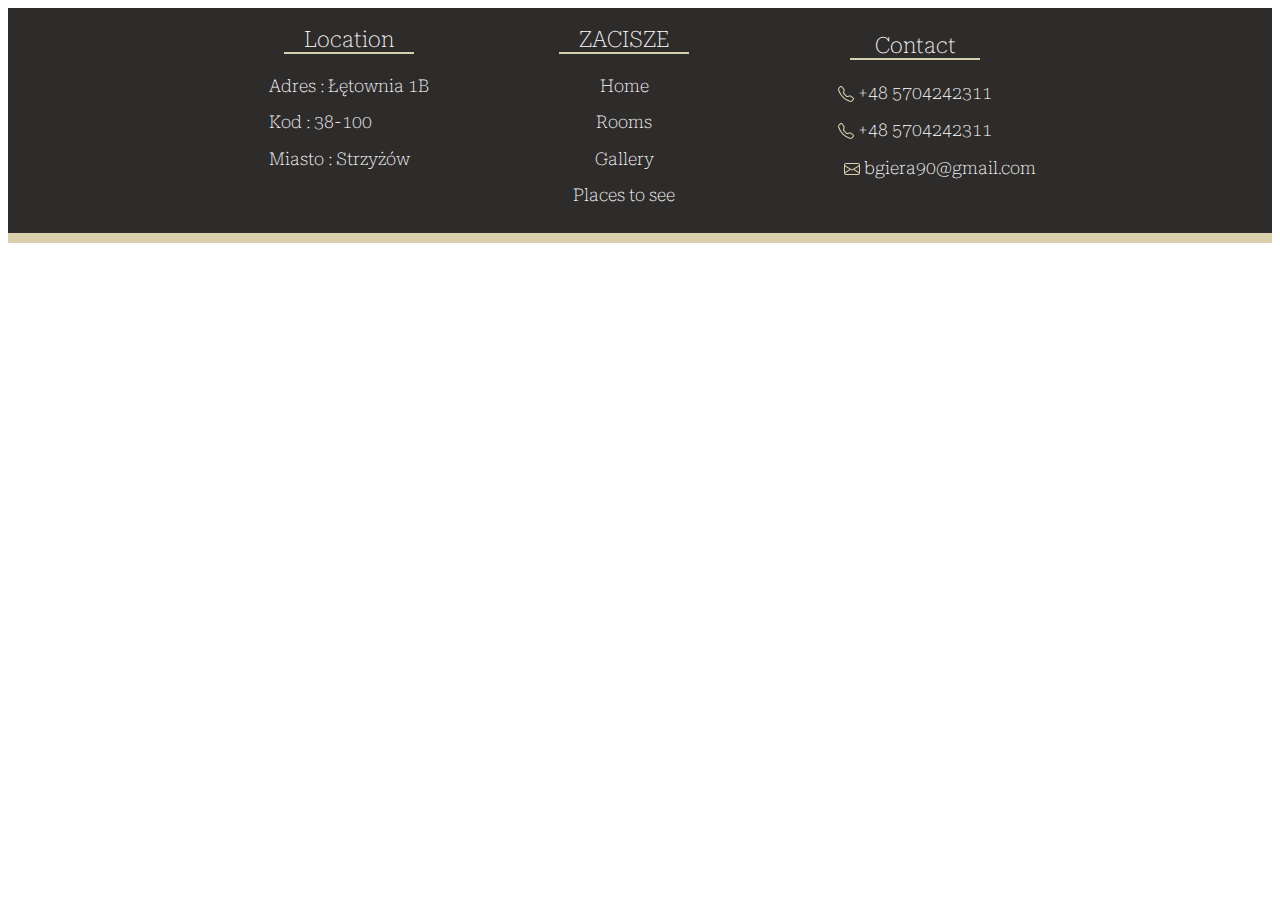
==== test8.html @ f8997a3a "Add files via upload" ====
<!DOCTYPE html>
<html lang="en">
<head>
    <link rel="preconnect" href="https://fonts.googleapis.com">
<link rel="preconnect" href="https://fonts.gstatic.com" crossorigin>
<link href="https://fonts.googleapis.com/css2?family=Bree+Serif&family=Dongle:wght@300;400;700&family=Gideon+Roman&family=Luxurious+Roman&family=Montserrat:wght@500&family=Quicksand:wght@300&family=Roboto+Serif:wght@200&family=Roboto:wght@300&display=swap" rel="stylesheet">  
    <meta charset="UTF-8">
    <meta http-equiv="X-UA-Compatible" content="IE=edge">
    <meta name="viewport" content="width=device-width, initial-scale=1.0">
    <title>Document</title>
    <style>
     .footer{background-color: rgb(46, 43, 43);color: white;text-align: center;font-family: 'Roboto Serif', sans-serif;font-size: 15px;line-height: 0.5cm;}
     .fo{display: inline-block;padding-left: 5%;padding-right: 5%;}
     .tna3{transform: translateY(9px);}
     .rozmazana-kreska{width: 130px;height: 2px;background-color: #D8CFAD; ;transform: translateY(-15px);margin-left: auto;margin-right: auto;}
     a{text-decoration: none;color: white;}
     .jna3 .options{text-align: left;}
     .mailjoj{transform: translateX(25px);}
     .options{transform: translateY(-10px);}
     svg{transform: translateY(3px); color: #D8CFAD;;}
     .footer .tna3 .options .no a:hover{font-weight: 900;}
     .footer .dna3 .options a h3:hover{font-weight: 900;}
     .footer .jna3 .options  h3:hover{font-weight: 900;}
     .footer .jna3 .options  h3{font-weight: 100;}
     
     .nothing{color:rgb(46, 43, 43);}
     .footer .dna3 .options a h3{font-weight: 100;}
     h3 a{font-weight: 100;}
     .footer h2{font-weight: 100;}
     .footer a h2:hover{font-weight: 600;}
     .the-last-war{width: 100%;height: 10px;background-color: #D8CFAD;}
     @media screen and (max-width: 745px) {
         
         .footer .fo{padding-left: 20%;padding-right: 20%;}
     }
    </style>
</head>
<body>
    
<div class="footer">



<div class="jna3 fo">
    <a href=""><h2>Location</h2></a>
    <div class="rozmazana-kreska"></div>
    <div class="options">
    <h3>Adres : Łętownia 1B</h3>
    <h3>Kod : 38-100</h3>
    <h3>Miasto : Strzyżów</h3>
    <h3 class="nothing">.</h3>
    </div>









</div>
<div class="dna3 fo">
    <a href=""><h2>ZACISZE</h2></a>
    <div class="rozmazana-kreska"></div>
    <div class="options">
    <a href=""><h3>Home</h3></a>
    <a href=""><h3>Rooms</h3></a>
    <a href=""><h3>Gallery</h3></a>
    <a href=""><h3>Places to see</h3></a>
    </div>
</div>

<div class="tna3 fo">
    <h2>Contact</h2>
    <div class="rozmazana-kreska"></div>
    <div class="options">
   
    <h3 class="no"><a href="">
         <svg xmlns="http://www.w3.org/2000/svg" width="16" height="16" fill="currentColor" class="bi bi-telephone" viewBox="0 0 16 16">
        <path d="M3.654 1.328a.678.678 0 0 0-1.015-.063L1.605 2.3c-.483.484-.661 1.169-.45 1.77a17.568 17.568 0 0 0 4.168 6.608 17.569 17.569 0 0 0 6.608 4.168c.601.211 1.286.033 1.77-.45l1.034-1.034a.678.678 0 0 0-.063-1.015l-2.307-1.794a.678.678 0 0 0-.58-.122l-2.19.547a1.745 1.745 0 0 1-1.657-.459L5.482 8.062a1.745 1.745 0 0 1-.46-1.657l.548-2.19a.678.678 0 0 0-.122-.58L3.654 1.328zM1.884.511a1.745 1.745 0 0 1 2.612.163L6.29 2.98c.329.423.445.974.315 1.494l-.547 2.19a.678.678 0 0 0 .178.643l2.457 2.457a.678.678 0 0 0 .644.178l2.189-.547a1.745 1.745 0 0 1 1.494.315l2.306 1.794c.829.645.905 1.87.163 2.611l-1.034 1.034c-.74.74-1.846 1.065-2.877.702a18.634 18.634 0 0 1-7.01-4.42 18.634 18.634 0 0 1-4.42-7.009c-.362-1.03-.037-2.137.703-2.877L1.885.511z"/>
      </svg>
       +48 5704242311
    </a></h3>

    <h3 class="no"><a href="">
        <svg xmlns="http://www.w3.org/2000/svg" width="16" height="16" fill="currentColor" class="bi bi-telephone" viewBox="0 0 16 16">
       <path d="M3.654 1.328a.678.678 0 0 0-1.015-.063L1.605 2.3c-.483.484-.661 1.169-.45 1.77a17.568 17.568 0 0 0 4.168 6.608 17.569 17.569 0 0 0 6.608 4.168c.601.211 1.286.033 1.77-.45l1.034-1.034a.678.678 0 0 0-.063-1.015l-2.307-1.794a.678.678 0 0 0-.58-.122l-2.19.547a1.745 1.745 0 0 1-1.657-.459L5.482 8.062a1.745 1.745 0 0 1-.46-1.657l.548-2.19a.678.678 0 0 0-.122-.58L3.654 1.328zM1.884.511a1.745 1.745 0 0 1 2.612.163L6.29 2.98c.329.423.445.974.315 1.494l-.547 2.19a.678.678 0 0 0 .178.643l2.457 2.457a.678.678 0 0 0 .644.178l2.189-.547a1.745 1.745 0 0 1 1.494.315l2.306 1.794c.829.645.905 1.87.163 2.611l-1.034 1.034c-.74.74-1.846 1.065-2.877.702a18.634 18.634 0 0 1-7.01-4.42 18.634 18.634 0 0 1-4.42-7.009c-.362-1.03-.037-2.137.703-2.877L1.885.511z"/>
     </svg>
      +48 5704242311
   </a></h3>

    <h3 class="mailjoj no"><a href="">
        <svg xmlns="http://www.w3.org/2000/svg" width="16" height="16" fill="currentColor" class="bi bi-envelope" viewBox="0 0 16 16">
            <path d="M0 4a2 2 0 0 1 2-2h12a2 2 0 0 1 2 2v8a2 2 0 0 1-2 2H2a2 2 0 0 1-2-2V4Zm2-1a1 1 0 0 0-1 1v.217l7 4.2 7-4.2V4a1 1 0 0 0-1-1H2Zm13 2.383-4.708 2.825L15 11.105V5.383Zm-.034 6.876-5.64-3.471L8 9.583l-1.326-.795-5.64 3.47A1 1 0 0 0 2 13h12a1 1 0 0 0 .966-.741ZM1 11.105l4.708-2.897L1 5.383v5.722Z"/>
          </svg>
         bgiera90@gmail.com
    </a></h3>
    <h3 class="nothing">.</h3>
</div>
</div>

</div>
<div class="the-last-war"></div>
</body>
</html>
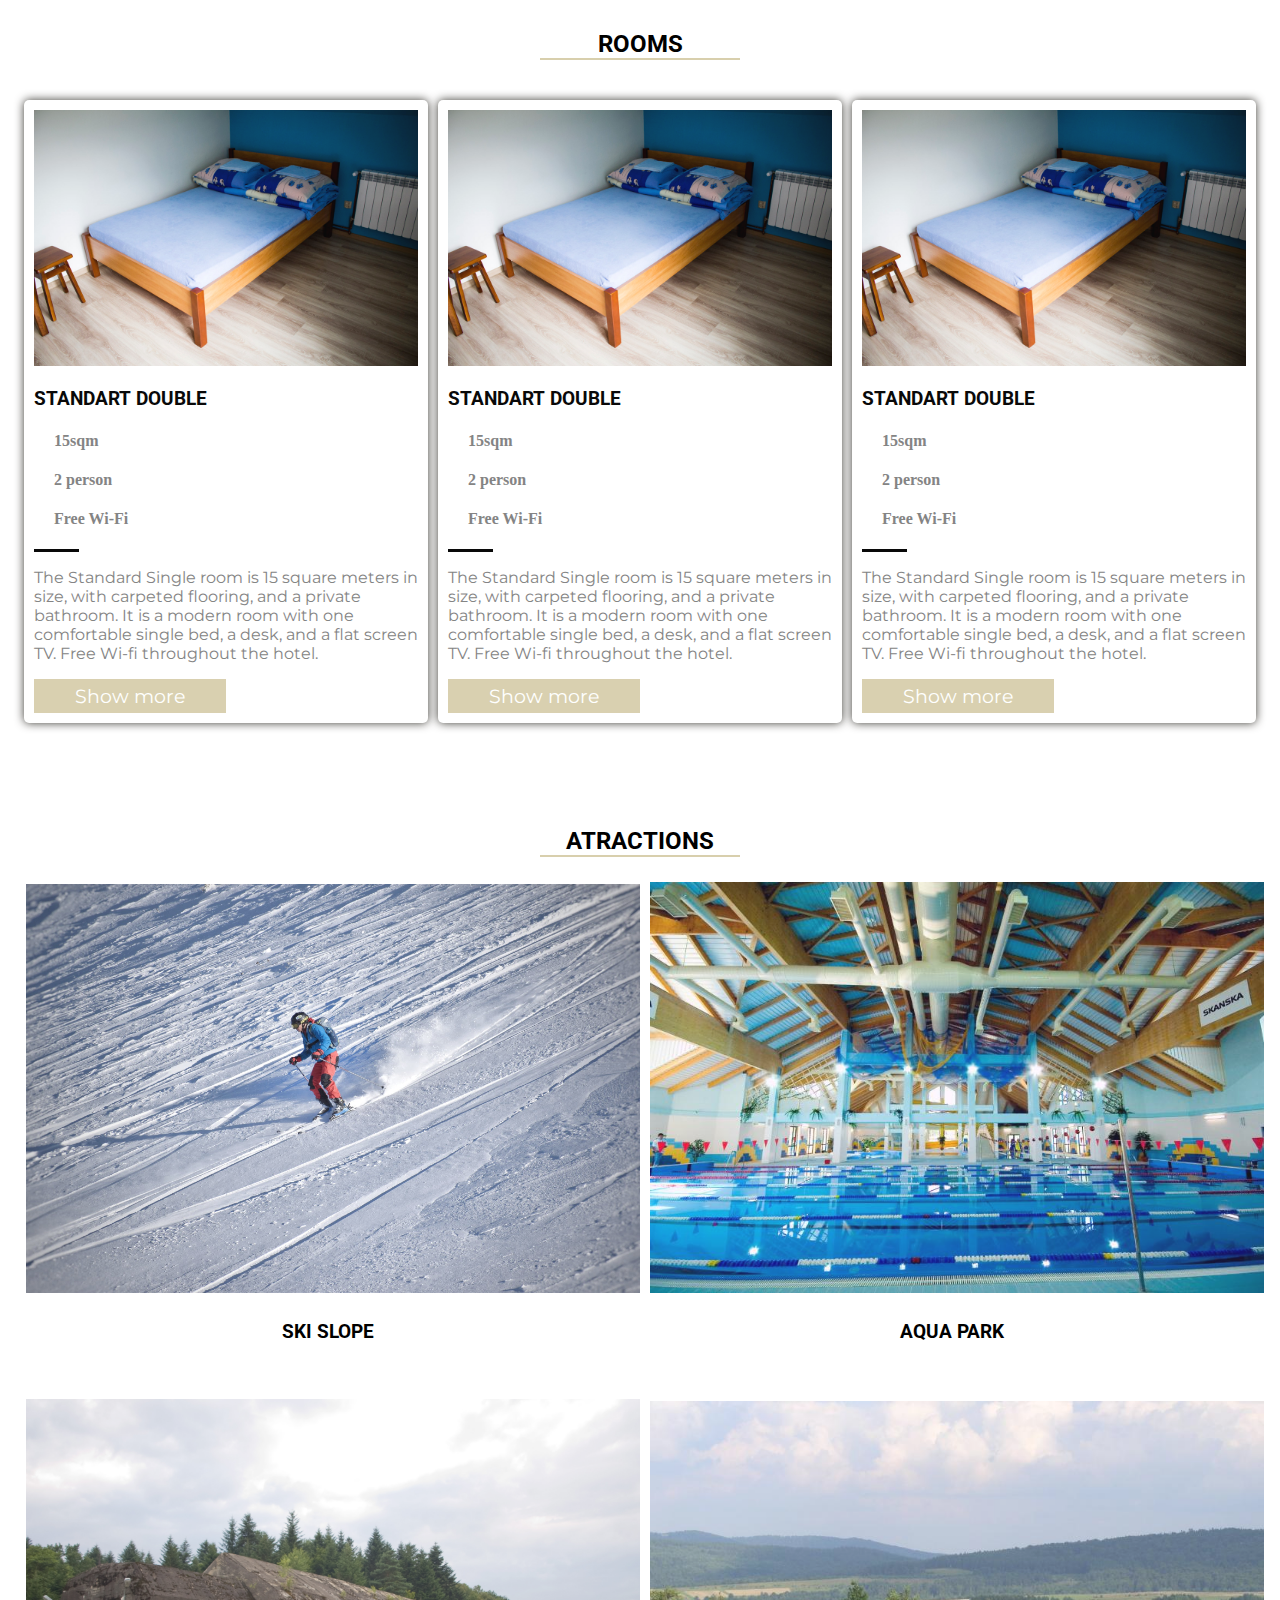
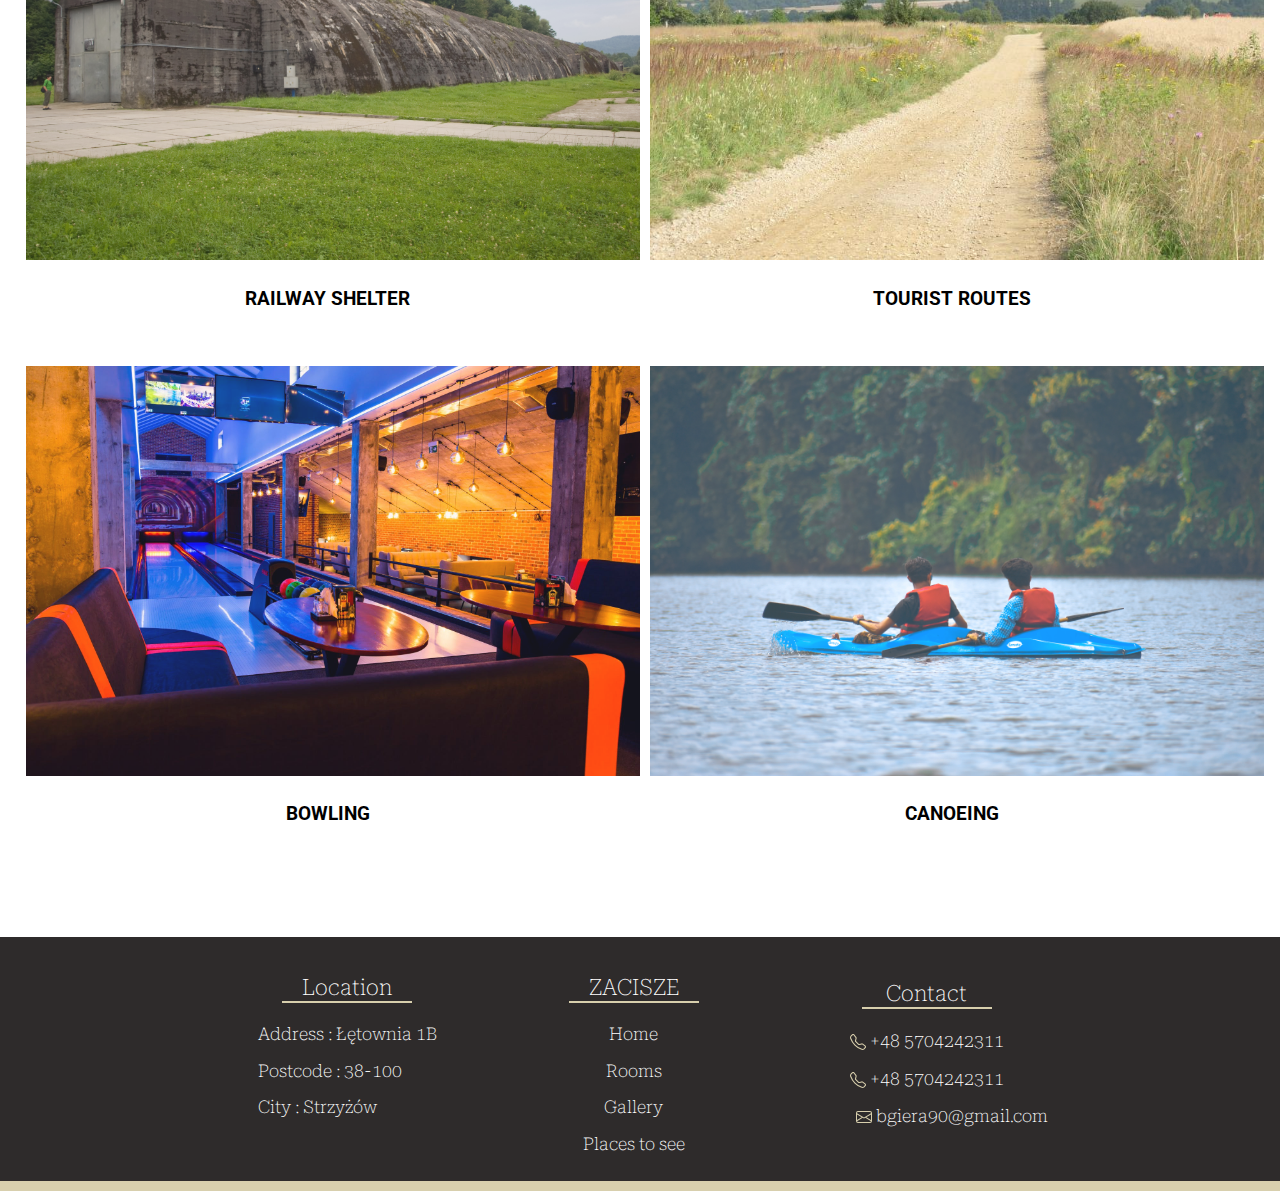
==== commit d179b652: "Add files via upload" ====
--- a/test8.html
+++ b/test8.html
@@ -9,7 +9,95 @@
     <meta name="viewport" content="width=device-width, initial-scale=1.0">
     <title>Document</title>
     <style>
-     .footer{background-color: rgb(46, 43, 43);color: white;text-align: center;font-family: 'Roboto Serif', sans-serif;font-size: 15px;line-height: 0.5cm;}
+        body{margin: 0;}
+
+
+
+
+        .spanie h2{text-align: center; font-family: 'Roboto', sans-serif;}
+    .spanie h3{ font-family: 'Roboto', sans-serif;}
+    .spanie h4{padding-left: 20px;color: grey;}
+    .spanie p{font-family: 'Montserrat', sans-serif;color: grey;}
+    .spanie .druga-rozmazana-kreska{width: 200px;height: 2px;background-color: #D8CFAD;margin-left: auto;margin-right: auto;transform: translateY(-20px);}
+    .spanie .pokoje{text-align: center;margin-top: 20px;}
+    .spanie .pokoj{width: 30%;opacity: 96%; display: inline-block;border-radius: 5px; padding-bottom: 30px;margin-left: 3px;margin-right: 3px;text-align: left;overflow: hidden;box-shadow: 0 0 10px #35332d;padding: 10px;}
+    .spanie .pokoj  img{height: 100%;width: 100%;}
+    .spanie .rozmazana-kreska1{width: 45px;height: 3px;background-color: black;}
+    .spanie .pokoj:hover{opacity: 100%;}
+    .spanie .btn-showmore{background-color: #D8CFAD; color: white;text-align: center;padding-top: 5px;padding-bottom: 5px;width: 50%;}
+    .spanie .btn-showmore:hover{box-shadow: 0 0 20px #D8CFAD;}
+    .spanie a{text-decoration: none;color: white;font-size: larger;font-family: 'Montserrat', sans-serif;}
+    .spanie{margin-top: 30px;margin-bottom: 20px;}
+    @media screen and (max-width: 1000px) {
+      .spanie .pokoj{width: 90%; margin-bottom: 30px;}
+         
+     }
+      
+
+
+
+
+
+
+
+
+
+
+
+
+
+
+
+
+
+
+
+.przyjemniaczki h2{text-align: center;font-family: 'Roboto', sans-serif; margin-top: 100px;}
+        .przyjemniaczki h3{font-family: 'Roboto', sans-serif;}
+        .przyjemniaczki .druga-rozmazana-kreska{width: 200px;height: 2px;background-color: #D8CFAD;margin-left: auto;margin-right: auto;transform: translateY(-20px);}
+        .przyjemniaczki .atrakcje-movin{text-align: center;}
+        .przyjemniaczki .atrakcja{width: 32%;display: inline-block;padding-bottom: 30px;margin-left: 3px;margin-right: 3px;}
+        .przyjemniaczki .atrakcja a img{width: 100%;height: 400px;padding: 5px; opacity: 92%;}
+        .przyjemniaczki .atrakcja a img:hover{opacity: 100%;}
+        .przyjemniaczki{margin-top: 30px;margin-bottom: 20px;}
+      
+        @media screen and (max-width: 1360px) {
+         
+            .przyjemniaczki .atrakcja{width: 48%;}
+            .przyjemniaczki .atrakcja a img{height: 100%;}
+        }
+        @media screen and (max-width: 894px) {
+         
+         .przyjemniaczki .atrakcja{width: 80%;}
+        }
+        @media screen and (max-width: 530px) {
+         
+         .przyjemniaczki .atrakcja a img{height: 60%;width: 100%;}
+         .przyjemniaczki .atrakcja{width: 90%;}
+        }
+
+
+
+
+
+
+
+
+
+
+
+
+
+
+
+
+
+
+
+
+
+
+     .footer{background-color: rgb(46, 43, 43);color: white;text-align: center;font-family: 'Roboto Serif', sans-serif;font-size: 15px;line-height: 0.5cm;padding-top:20px;margin-top: 60px;}
      .fo{display: inline-block;padding-left: 5%;padding-right: 5%;}
      .tna3{transform: translateY(9px);}
      .rozmazana-kreska{width: 130px;height: 2px;background-color: #D8CFAD; ;transform: translateY(-15px);margin-left: auto;margin-right: auto;}
@@ -20,7 +108,7 @@
      svg{transform: translateY(3px); color: #D8CFAD;;}
      .footer .tna3 .options .no a:hover{font-weight: 900;}
      .footer .dna3 .options a h3:hover{font-weight: 900;}
-     .footer .jna3 .options  h3:hover{font-weight: 900;}
+     
      .footer .jna3 .options  h3{font-weight: 100;}
      
      .nothing{color:rgb(46, 43, 43);}
@@ -29,25 +117,132 @@
      .footer h2{font-weight: 100;}
      .footer a h2:hover{font-weight: 600;}
      .the-last-war{width: 100%;height: 10px;background-color: #D8CFAD;}
-     @media screen and (max-width: 745px) {
+     @media screen and (max-width: 860px) {
          
          .footer .fo{padding-left: 20%;padding-right: 20%;}
+     }
+     
+     @media screen and (max-width: 353px) {
+         
+         .footer .tna3 .options .mailjoj a{font-size: 15px;padding-right:40px;}
+         .footer .tna3 .options .mailjoj a svg{width: 0%;height: 0%;}
+
      }
     </style>
 </head>
 <body>
-    
+    <div class="spanie">
+        <h2>ROOMS</h2>
+         <div class="druga-rozmazana-kreska"></div>
+            <div class="pokoje">
+ 
+ 
+                <div class="pokoj"><img src="fota.png"  alt="">
+
+                  <h3>STANDART DOUBLE</h3>
+                    <h4>15sqm</h4>
+                    <h4>2 person</h4>
+                    <h4>Free Wi-Fi</h4>
+                    <div class="rozmazana-kreska1"></div>
+                    <p>The Standard Single room is 15 square meters in size, with
+
+                      carpeted flooring, and a private bathroom. It is a modern room
+                      with one comfortable single bed, a desk, and a flat screen TV.
+
+                      Free Wi-fi throughout the hotel.</p>
+
+                    <a href="#"><div class="btn-showmore">Show more</div></a>
+
+                </div>
+
+                <div class="pokoj"><img src="fota.png"  alt="">
+
+                    <h3>STANDART DOUBLE</h3>
+                    <h4>15sqm</h4>
+                    <h4>2 person</h4>
+                    <h4>Free Wi-Fi</h4>
+                    <div class="rozmazana-kreska1"></div>
+                    <p>The Standard Single room is 15 square meters in size, with
+
+                      carpeted flooring, and a private bathroom. It is a modern room
+                      with one comfortable single bed, a desk, and a flat screen TV.
+
+                      Free Wi-fi throughout the hotel.</p>
+
+                    <a href="#"><div class="btn-showmore">Show more</div></a>
+
+                </div>
+
+                <div class="pokoj"><img src="fota.png"  alt="">
+
+                  <h3>STANDART DOUBLE</h3>
+                    <h4>15sqm</h4>
+                    <h4>2 person</h4>
+                    <h4>Free Wi-Fi</h4>
+                    <div class="rozmazana-kreska1"></div>
+                    <p>The Standard Single room is 15 square meters in size, with
+
+                      carpeted flooring, and a private bathroom. It is a modern room
+                      with one comfortable single bed, a desk, and a flat screen TV.
+
+                      Free Wi-fi throughout the hotel.</p>
+
+                    <a href="#"><div class="btn-showmore">Show more</div></a>
+
+                </div>
+
+
+            </div>
+
+
+
+
+
+ 
+ 
+</div> 
+
+
+
+
+
+
+    <div class="przyjemniaczki">
+        <h2>ATRACTIONS</h2>
+        <div class="druga-rozmazana-kreska"></div>
+        <div class="atrakcje-movin">
+       
+       
+       <div class="atrakcja"><a href="https://oazaski.pl/" target="_blank" title="press"><img src="narciarz.jpg"  alt=""></a><h3>SKI SLOPE</h3><h4></h4></div> 
+       <div class="atrakcja"><a href="https://parkwodny.cstr.pl/" target="_blank" title="press"><img src="basen.jpg"  alt=""></a><h3>AQUA PARK</h3><h4></h4></div> 
+       <div class="atrakcja"><a href="https://www.strzyzow.pl/pol/pages/tunel" target="_blank" title="press"><img src="tunel.png" class="upo" alt=""></a><h3>RAILWAY SHELTER</h3><h4></h4></div> 
+       <div class="atrakcja"><a href="https://www.strzyzow.pl/pol/pages/sciezki-turystyczne" target="_blank" title="press"><img  src="sciezki.png" class="upo" alt=""></a><h3>TOURIST ROUTES</h3><h4></h4></div> 
+       <div class="atrakcja"><a href="https://www.bowlingcegielnia.pl/" target="_blank" title="press"><img src="bowling.png"  alt=""></a><h3>BOWLING</h3><h4></h4></div> 
+       <div class="atrakcja"><a href="https://www.facebook.com/splywykajakowelolek/" target="_blank" title="press"><img src="kajaki.jpg"  alt=""></a><h3>CANOEING</h3><h4></h4></div> 
+      
+        </div>
+    </div>
+
+
+
+
+
+
+
+
+
+
 <div class="footer">
 
 
 
 <div class="jna3 fo">
-    <a href=""><h2>Location</h2></a>
+    <a target="_blank" href="https://www.google.com/maps/place/Agroturystyka+%22Zacisze%22/@49.8870669,21.7724686,745m/data=!3m2!1e3!4b1!4m8!3m7!1s0x473c546a5f8be211:0xff3beb077bddfbb2!5m2!4m1!1i2!8m2!3d49.8870463!4d21.7746043"><h2>Location</h2></a>
     <div class="rozmazana-kreska"></div>
     <div class="options">
-    <h3>Adres : Łętownia 1B</h3>
-    <h3>Kod : 38-100</h3>
-    <h3>Miasto : Strzyżów</h3>
+    <h3>Address : Łętownia 1B</h3>
+    <h3>Postcode : 38-100</h3>
+    <h3>City : Strzyżów</h3>
     <h3 class="nothing">.</h3>
     </div>
 
@@ -76,21 +271,21 @@
     <div class="rozmazana-kreska"></div>
     <div class="options">
    
-    <h3 class="no"><a href="">
+    <h3 class="no"><a href="tel:570424311">
          <svg xmlns="http://www.w3.org/2000/svg" width="16" height="16" fill="currentColor" class="bi bi-telephone" viewBox="0 0 16 16">
         <path d="M3.654 1.328a.678.678 0 0 0-1.015-.063L1.605 2.3c-.483.484-.661 1.169-.45 1.77a17.568 17.568 0 0 0 4.168 6.608 17.569 17.569 0 0 0 6.608 4.168c.601.211 1.286.033 1.77-.45l1.034-1.034a.678.678 0 0 0-.063-1.015l-2.307-1.794a.678.678 0 0 0-.58-.122l-2.19.547a1.745 1.745 0 0 1-1.657-.459L5.482 8.062a1.745 1.745 0 0 1-.46-1.657l.548-2.19a.678.678 0 0 0-.122-.58L3.654 1.328zM1.884.511a1.745 1.745 0 0 1 2.612.163L6.29 2.98c.329.423.445.974.315 1.494l-.547 2.19a.678.678 0 0 0 .178.643l2.457 2.457a.678.678 0 0 0 .644.178l2.189-.547a1.745 1.745 0 0 1 1.494.315l2.306 1.794c.829.645.905 1.87.163 2.611l-1.034 1.034c-.74.74-1.846 1.065-2.877.702a18.634 18.634 0 0 1-7.01-4.42 18.634 18.634 0 0 1-4.42-7.009c-.362-1.03-.037-2.137.703-2.877L1.885.511z"/>
       </svg>
        +48 5704242311
     </a></h3>
 
-    <h3 class="no"><a href="">
+    <h3 class="no"><a href="tel:570424311">
         <svg xmlns="http://www.w3.org/2000/svg" width="16" height="16" fill="currentColor" class="bi bi-telephone" viewBox="0 0 16 16">
        <path d="M3.654 1.328a.678.678 0 0 0-1.015-.063L1.605 2.3c-.483.484-.661 1.169-.45 1.77a17.568 17.568 0 0 0 4.168 6.608 17.569 17.569 0 0 0 6.608 4.168c.601.211 1.286.033 1.77-.45l1.034-1.034a.678.678 0 0 0-.063-1.015l-2.307-1.794a.678.678 0 0 0-.58-.122l-2.19.547a1.745 1.745 0 0 1-1.657-.459L5.482 8.062a1.745 1.745 0 0 1-.46-1.657l.548-2.19a.678.678 0 0 0-.122-.58L3.654 1.328zM1.884.511a1.745 1.745 0 0 1 2.612.163L6.29 2.98c.329.423.445.974.315 1.494l-.547 2.19a.678.678 0 0 0 .178.643l2.457 2.457a.678.678 0 0 0 .644.178l2.189-.547a1.745 1.745 0 0 1 1.494.315l2.306 1.794c.829.645.905 1.87.163 2.611l-1.034 1.034c-.74.74-1.846 1.065-2.877.702a18.634 18.634 0 0 1-7.01-4.42 18.634 18.634 0 0 1-4.42-7.009c-.362-1.03-.037-2.137.703-2.877L1.885.511z"/>
      </svg>
       +48 5704242311
    </a></h3>
 
-    <h3 class="mailjoj no"><a href="">
+    <h3 class="mailjoj no"><a href="mailto:bgiera90@gmail.com">
         <svg xmlns="http://www.w3.org/2000/svg" width="16" height="16" fill="currentColor" class="bi bi-envelope" viewBox="0 0 16 16">
             <path d="M0 4a2 2 0 0 1 2-2h12a2 2 0 0 1 2 2v8a2 2 0 0 1-2 2H2a2 2 0 0 1-2-2V4Zm2-1a1 1 0 0 0-1 1v.217l7 4.2 7-4.2V4a1 1 0 0 0-1-1H2Zm13 2.383-4.708 2.825L15 11.105V5.383Zm-.034 6.876-5.64-3.471L8 9.583l-1.326-.795-5.64 3.47A1 1 0 0 0 2 13h12a1 1 0 0 0 .966-.741ZM1 11.105l4.708-2.897L1 5.383v5.722Z"/>
           </svg>
